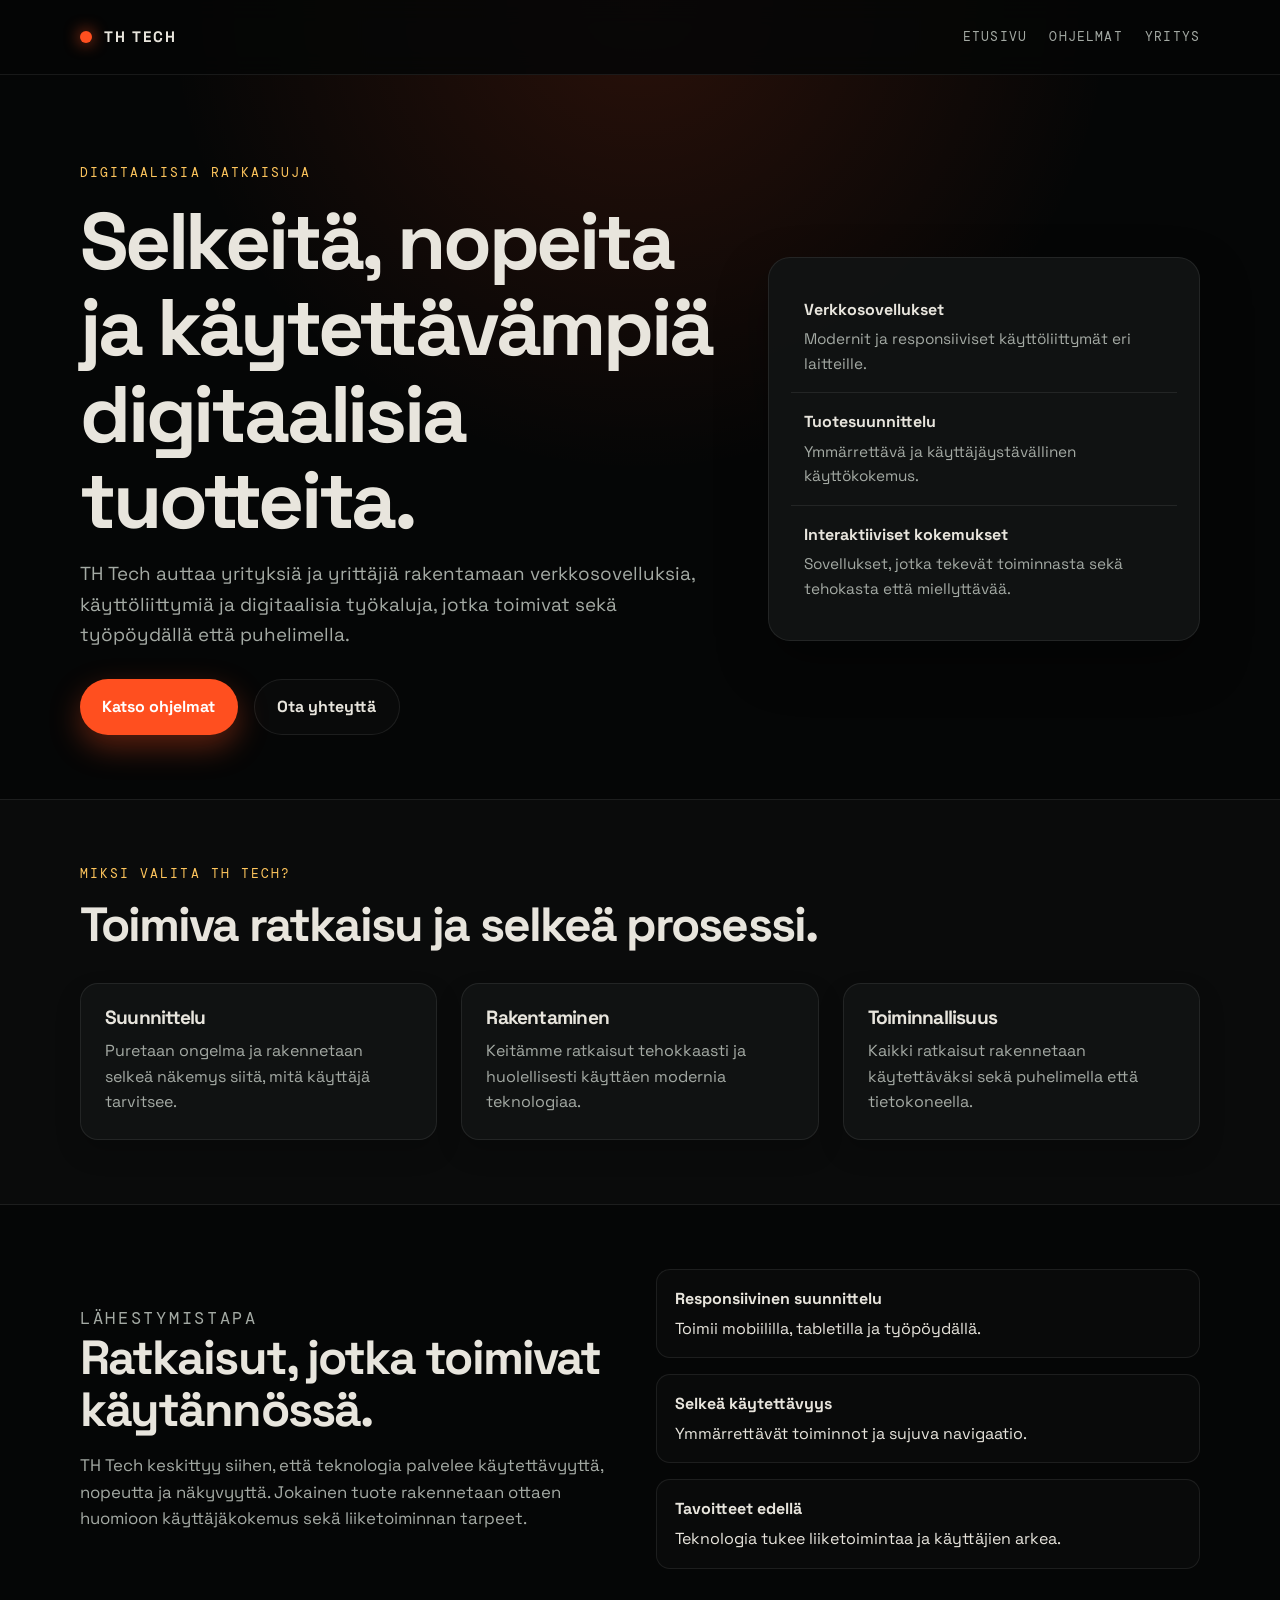
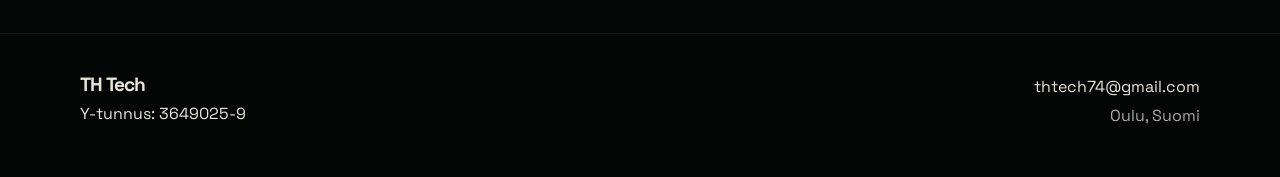
==== index.html @ 0a959526 "Update TH Tech landing page" ====
<!DOCTYPE html>
<html lang="fi">
<head>
  <meta charset="UTF-8" />
  <meta name="viewport" content="width=device-width, initial-scale=1.0" />
  <title>TH Tech | Ohjelmistokehitys</title>
  <style>
    @import url('https://fonts.googleapis.com/css2?family=DM+Mono:wght@400;500&family=Space+Grotesk:wght@400;500;600;700&display=swap');

    :root {
      --bg: #050606;
      --surface: #101212;
      --surface-2: #171b1b;
      --line: rgba(255, 255, 255, 0.08);
      --text: #e8e5dd;
      --muted: #a4aaa4;
      --ember: #ff4f1f;
      --ember-hot: #ffc65d;
      --shadow: 0 22px 50px rgba(0, 0, 0, 0.35);
    }

    * { box-sizing: border-box; }

    html {
      scroll-behavior: smooth;
    }

    body {
      margin: 0;
      background: radial-gradient(circle at top, rgba(255, 79, 31, 0.15), transparent 25%), var(--bg);
      color: var(--text);
      font-family: 'Space Grotesk', sans-serif;
      line-height: 1.6;
    }

    a {
      color: inherit;
    }

    .container {
      width: min(1120px, calc(100% - 2rem));
      margin: 0 auto;
    }

    .site-header {
      position: sticky;
      top: 0;
      z-index: 20;
      background: rgba(5, 6, 6, 0.88);
      backdrop-filter: blur(12px);
      border-bottom: 1px solid var(--line);
    }

    .nav {
      display: flex;
      align-items: center;
      justify-content: space-between;
      min-height: 74px;
      gap: 1rem;
    }

    .brand {
      text-decoration: none;
      display: inline-flex;
      align-items: center;
      gap: 12px;
      color: var(--text);
      font-weight: 700;
      letter-spacing: 0.12em;
      text-transform: uppercase;
      font-size: 0.95rem;
    }

    .brand::before {
      content: '';
      display: inline-block;
      width: 12px;
      height: 12px;
      background: var(--ember);
      border-radius: 50%;
      box-shadow: 0 0 16px rgba(255, 79, 31, 0.9);
    }

    .nav-links {
      display: flex;
      align-items: center;
      justify-content: flex-end;
      flex-wrap: wrap;
      gap: 1rem 1.4rem;
    }

    .nav-links a {
      color: var(--muted);
      text-decoration: none;
      font-family: 'DM Mono', monospace;
      font-size: 0.8rem;
      letter-spacing: 0.09em;
      text-transform: uppercase;
      transition: color 0.2s ease;
    }

    .nav-links a:hover {
      color: var(--ember-hot);
    }

    main {
      overflow: hidden;
    }

    .hero {
      padding: 5.5rem 0 4rem;
    }

    .hero-inner {
      display: grid;
      grid-template-columns: 1.2fr 0.8fr;
      gap: 2.5rem;
      align-items: center;
    }

    .eyebrow {
      margin: 0 0 0.9rem;
      color: var(--ember-hot);
      font-family: 'DM Mono', monospace;
      font-size: 0.8rem;
      letter-spacing: 0.16em;
      text-transform: uppercase;
    }

    h1, h2, h3 {
      margin: 0 0 1rem;
      line-height: 1.08;
      letter-spacing: -0.04em;
    }

    h1 {
      font-size: clamp(2.6rem, 7vw, 5rem);
      max-width: 700px;
    }

    h2 {
      font-size: clamp(2rem, 4vw, 3rem);
    }

    .lead {
      margin: 0;
      max-width: 620px;
      color: var(--muted);
      font-size: 1.18rem;
    }

    .cta-row {
      margin-top: 1.8rem;
      display: flex;
      flex-wrap: wrap;
      gap: 1rem;
    }

    .button {
      display: inline-flex;
      align-items: center;
      justify-content: center;
      padding: 0.9rem 1.4rem;
      border-radius: 999px;
      text-decoration: none;
      font-weight: 700;
      transition: transform 0.2s ease, box-shadow 0.2s ease;
    }

    .button:hover {
      transform: translateY(-1px);
    }

    .button.primary {
      background: var(--ember);
      color: #fff;
      box-shadow: 0 12px 30px rgba(255, 79, 31, 0.35);
    }

    .button.secondary {
      border: 1px solid var(--line);
      background: rgba(255, 255, 255, 0.02);
      color: var(--text);
    }

    .hero-card {
      background: rgba(18, 20, 20, 0.92);
      border: 1px solid var(--line);
      border-radius: 22px;
      padding: 1.4rem;
      box-shadow: var(--shadow);
    }

    .card-item {
      display: flex;
      flex-direction: column;
      gap: 0.3rem;
      padding: 1rem 0.8rem;
      border-bottom: 1px solid var(--line);
    }

    .card-item:last-child {
      border-bottom: none;
    }

    .card-item strong {
      color: var(--text);
      font-size: 1rem;
    }

    .card-item span {
      color: var(--muted);
      font-size: 0.96rem;
    }

    .section {
      padding: 4rem 0;
    }

    .muted {
      background: rgba(255, 255, 255, 0.02);
      border-top: 1px solid var(--line);
      border-bottom: 1px solid var(--line);
    }

    .section-heading {
      margin-bottom: 2rem;
    }

    .card-grid {
      display: grid;
      grid-template-columns: repeat(3, minmax(0, 1fr));
      gap: 1.5rem;
    }

    .info-card {
      background: var(--surface);
      border: 1px solid var(--line);
      border-radius: 18px;
      padding: 1.5rem;
      box-shadow: 0 12px 26px rgba(0, 0, 0, 0.18);
    }

    .info-card h3 {
      font-size: 1.2rem;
      margin-bottom: 0.6rem;
    }

    .info-card p {
      margin: 0;
      color: var(--muted);
    }

    .split {
      display: grid;
      grid-template-columns: 1fr 1fr;
      gap: 2rem;
      align-items: center;
    }

    .split p {
      margin: 0;
      color: var(--muted);
      font-size: 1.05rem;
    }

    .mini-list {
      display: grid;
      gap: 1rem;
    }

    .mini-item {
      border: 1px solid var(--line);
      border-radius: 14px;
      padding: 1rem 1.1rem;
      background: rgba(255, 255, 255, 0.02);
    }

    .mini-item strong {
      display: block;
      margin-bottom: 0.25rem;
    }

    .site-footer {
      padding: 2.5rem 0 3rem;
      border-top: 1px solid var(--line);
      background: rgba(0, 0, 0, 0.2);
    }

    .footer-inner {
      display: flex;
      justify-content: space-between;
      align-items: center;
      gap: 1rem;
      flex-wrap: wrap;
    }

    .footer-inner h3 {
      margin: 0 0 0.35rem;
      font-size: 1.2rem;
    }

    .contact-list {
      display: flex;
      flex-direction: column;
      gap: 0.25rem;
      text-align: right;
      color: var(--muted);
    }

    .contact-list a {
      color: var(--text);
      text-decoration: none;
    }

    @media (max-width: 760px) {
      .hero-inner,
      .split,
      .card-grid {
        grid-template-columns: 1fr;
      }

      .nav {
        flex-direction: column;
        justify-content: center;
        padding: 1rem 0;
      }

      .nav-links {
        justify-content: center;
      }

      .cta-row {
        flex-direction: column;
      }

      .button {
        width: 100%;
      }

      .contact-list {
        text-align: left;
      }
    }
  </style>
</head>
<body>

  <header class="site-header">
    <div class="container nav">
      <a href="./" class="brand">TH Tech</a>
      <nav class="nav-links" aria-label="Päävalikko">
        <a href="./">Etusivu</a>
        <a href="./ohjelmia/">Ohjelmat</a>
        <a href="./yritys/">Yritys</a>
      </nav>
    </div>
  </header>

  <main>
    <section class="hero">
      <div class="container hero-inner">
        <div class="hero-copy">
          <p class="eyebrow">Digitaalisia ratkaisuja</p>
          <h1>Selkeitä, nopeita ja käytettävämpiä digitaalisia tuotteita.</h1>
          <p class="lead">TH Tech auttaa yrityksiä ja yrittäjiä rakentamaan verkkosovelluksia, käyttöliittymiä ja digitaalisia työkaluja, jotka toimivat sekä työpöydällä että puhelimella.</p>
          <div class="cta-row">
            <a class="button primary" href="./ohjelmia/">Katso ohjelmat</a>
            <a class="button secondary" href="mailto:thtech74@gmail.com">Ota yhteyttä</a>
          </div>
        </div>

        <div class="hero-card" aria-label="TH Techin palvelut">
          <div class="card-item">
            <strong>Verkkosovellukset</strong>
            <span>Modernit ja responsiiviset käyttöliittymät eri laitteille.</span>
          </div>
          <div class="card-item">
            <strong>Tuotesuunnittelu</strong>
            <span>Ymmärrettävä ja käyttäjäystävällinen käyttökokemus.</span>
          </div>
          <div class="card-item">
            <strong>Interaktiiviset kokemukset</strong>
            <span>Sovellukset, jotka tekevät toiminnasta sekä tehokasta että miellyttävää.</span>
          </div>
        </div>
      </div>
    </section>

    <section class="section muted">
      <div class="container">
        <div class="section-heading">
          <p class="eyebrow">Miksi valita TH Tech?</p>
          <h2>Toimiva ratkaisu ja selkeä prosessi.</h2>
        </div>

        <div class="card-grid">
          <article class="info-card">
            <h3>Suunnittelu</h3>
            <p>Puretaan ongelma ja rakennetaan selkeä näkemys siitä, mitä käyttäjä tarvitsee.</p>
          </article>

          <article class="info-card">
            <h3>Rakentaminen</h3>
            <p>Keitämme ratkaisut tehokkaasti ja huolellisesti käyttäen modernia teknologiaa.</p>
          </article>

          <article class="info-card">
            <h3>Toiminnallisuus</h3>
            <p>Kaikki ratkaisut rakennetaan käytettäväksi sekä puhelimella että tietokoneella.</p>
          </article>
        </div>
      </div>
    </section>

    <section class="section">
      <div class="container split">
        <div>
          <p class="eyebrow">Lähestymistapa</p>
          <h2>Ratkaisut, jotka toimivat käytännössä.</h2>
          <p>TH Tech keskittyy siihen, että teknologia palvelee käytettävyyttä, nopeutta ja näkyvyyttä. Jokainen tuote rakennetaan ottaen huomioon käyttäjäkokemus sekä liiketoiminnan tarpeet.</p>
        </div>

        <div class="mini-list">
          <div class="mini-item">
            <strong>Responsiivinen suunnittelu</strong>
            <span>Toimii mobiililla, tabletilla ja työpöydällä.</span>
          </div>
          <div class="mini-item">
            <strong>Selkeä käytettävyys</strong>
            <span>Ymmärrettävät toiminnot ja sujuva navigaatio.</span>
          </div>
          <div class="mini-item">
            <strong>Tavoitteet edellä</strong>
            <span>Teknologia tukee liiketoimintaa ja käyttäjien arkea.</span>
          </div>
        </div>
      </div>
    </section>
  </main>

  <footer class="site-footer">
    <div class="container footer-inner">
      <div>
        <h3>TH Tech</h3>
        <span>Y-tunnus: 3649025-9</span>
      </div>
      <div class="contact-list">
        <a href="mailto:thtech74@gmail.com">thtech74@gmail.com</a>
        <span>Oulu, Suomi</span>
      </div>
    </div>
  </footer>

</body>
</html>
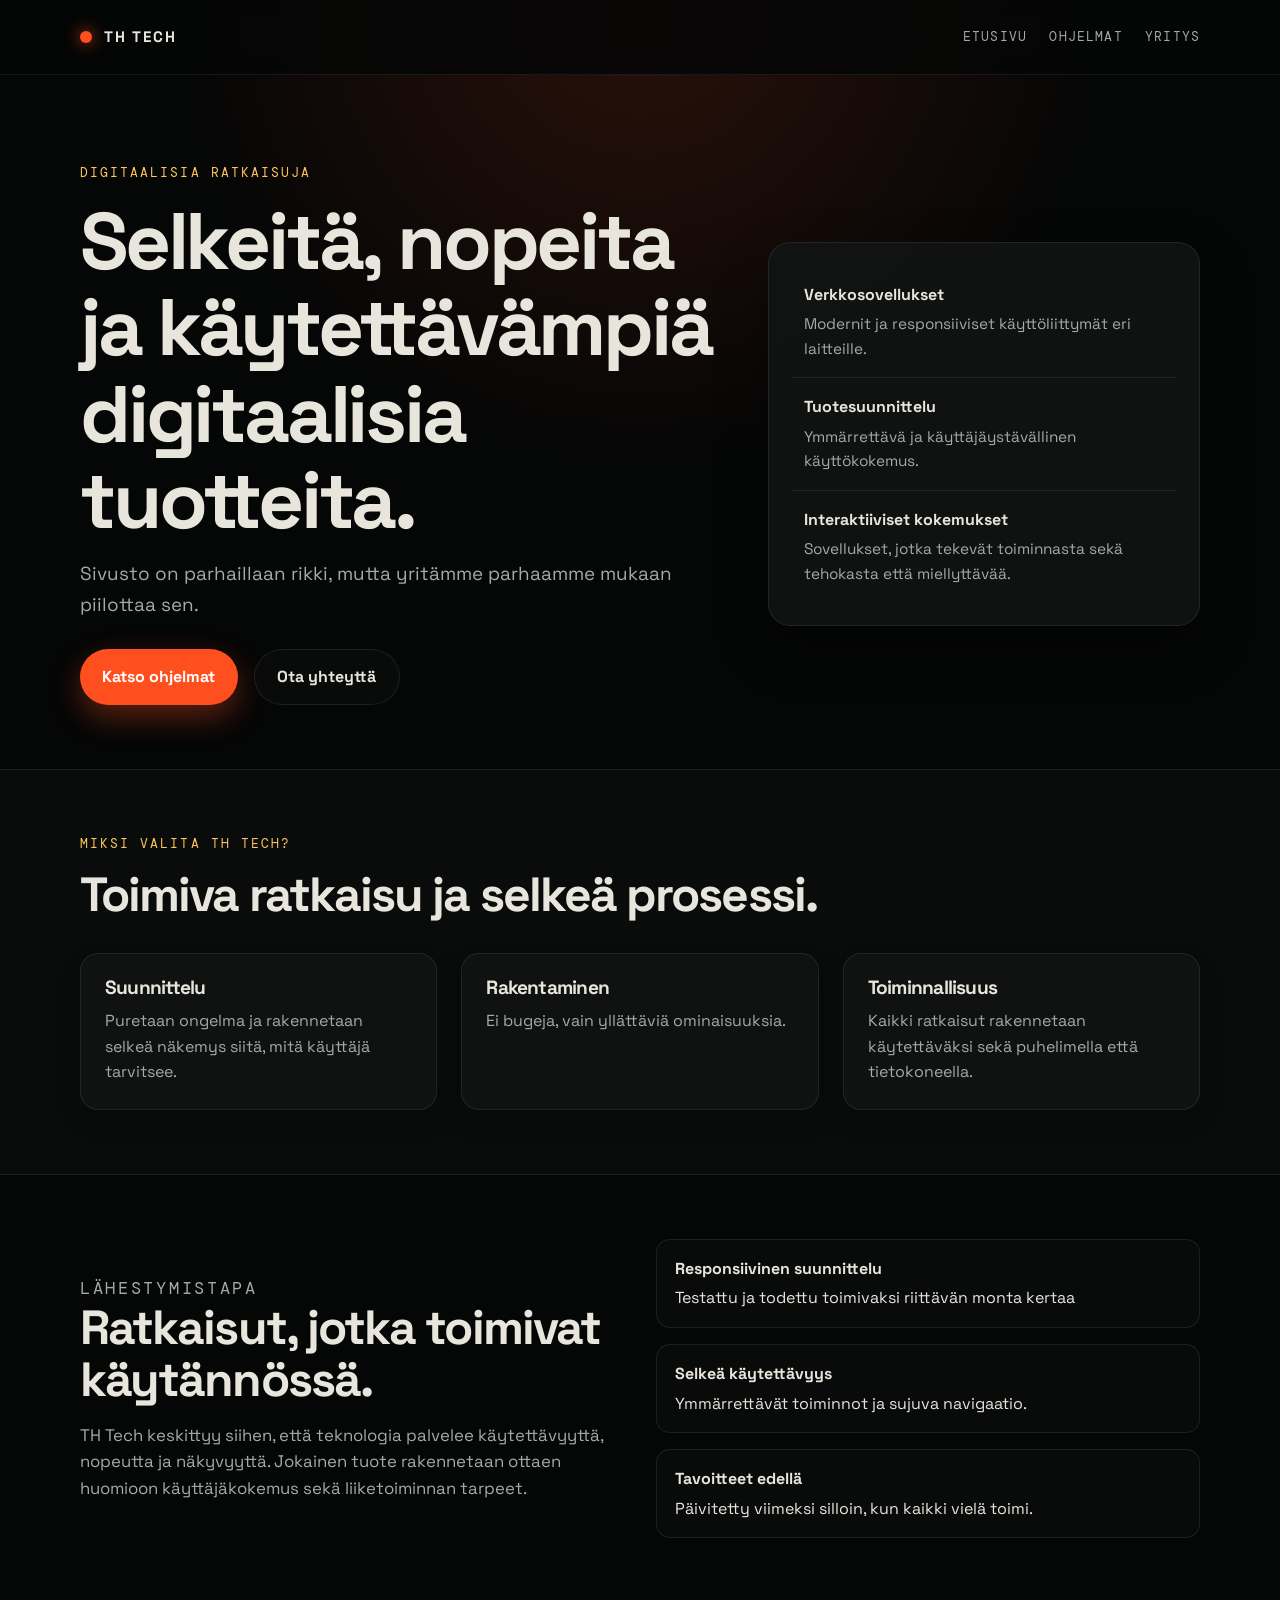
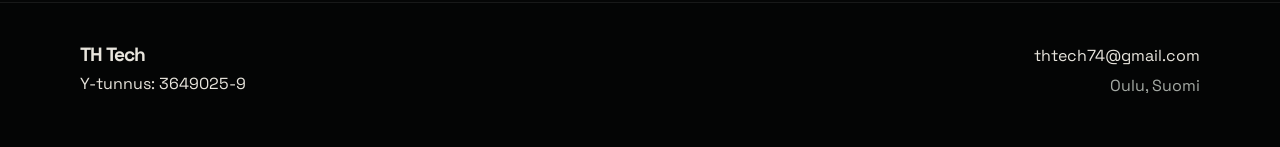
==== commit 5ec0870c: "Update TH Tech landing page" ====
--- a/index.html
+++ b/index.html
@@ -363,7 +363,7 @@
         <div class="hero-copy">
           <p class="eyebrow">Digitaalisia ratkaisuja</p>
           <h1>Selkeitä, nopeita ja käytettävämpiä digitaalisia tuotteita.</h1>
-          <p class="lead">TH Tech auttaa yrityksiä ja yrittäjiä rakentamaan verkkosovelluksia, käyttöliittymiä ja digitaalisia työkaluja, jotka toimivat sekä työpöydällä että puhelimella.</p>
+          <p class="lead">Sivusto on parhaillaan rikki, mutta yritämme parhaamme mukaan piilottaa sen.</p>
           <div class="cta-row">
             <a class="button primary" href="./ohjelmia/">Katso ohjelmat</a>
             <a class="button secondary" href="mailto:thtech74@gmail.com">Ota yhteyttä</a>
@@ -402,7 +402,7 @@
 
           <article class="info-card">
             <h3>Rakentaminen</h3>
-            <p>Keitämme ratkaisut tehokkaasti ja huolellisesti käyttäen modernia teknologiaa.</p>
+            <p>Ei bugeja, vain yllättäviä ominaisuuksia. </p>
           </article>
 
           <article class="info-card">
@@ -424,7 +424,7 @@
         <div class="mini-list">
           <div class="mini-item">
             <strong>Responsiivinen suunnittelu</strong>
-            <span>Toimii mobiililla, tabletilla ja työpöydällä.</span>
+            <span>Testattu ja todettu toimivaksi riittävän monta kertaa</span>
           </div>
           <div class="mini-item">
             <strong>Selkeä käytettävyys</strong>
@@ -432,7 +432,7 @@
           </div>
           <div class="mini-item">
             <strong>Tavoitteet edellä</strong>
-            <span>Teknologia tukee liiketoimintaa ja käyttäjien arkea.</span>
+            <span>Päivitetty viimeksi silloin, kun kaikki vielä toimi.</span>
           </div>
         </div>
       </div>
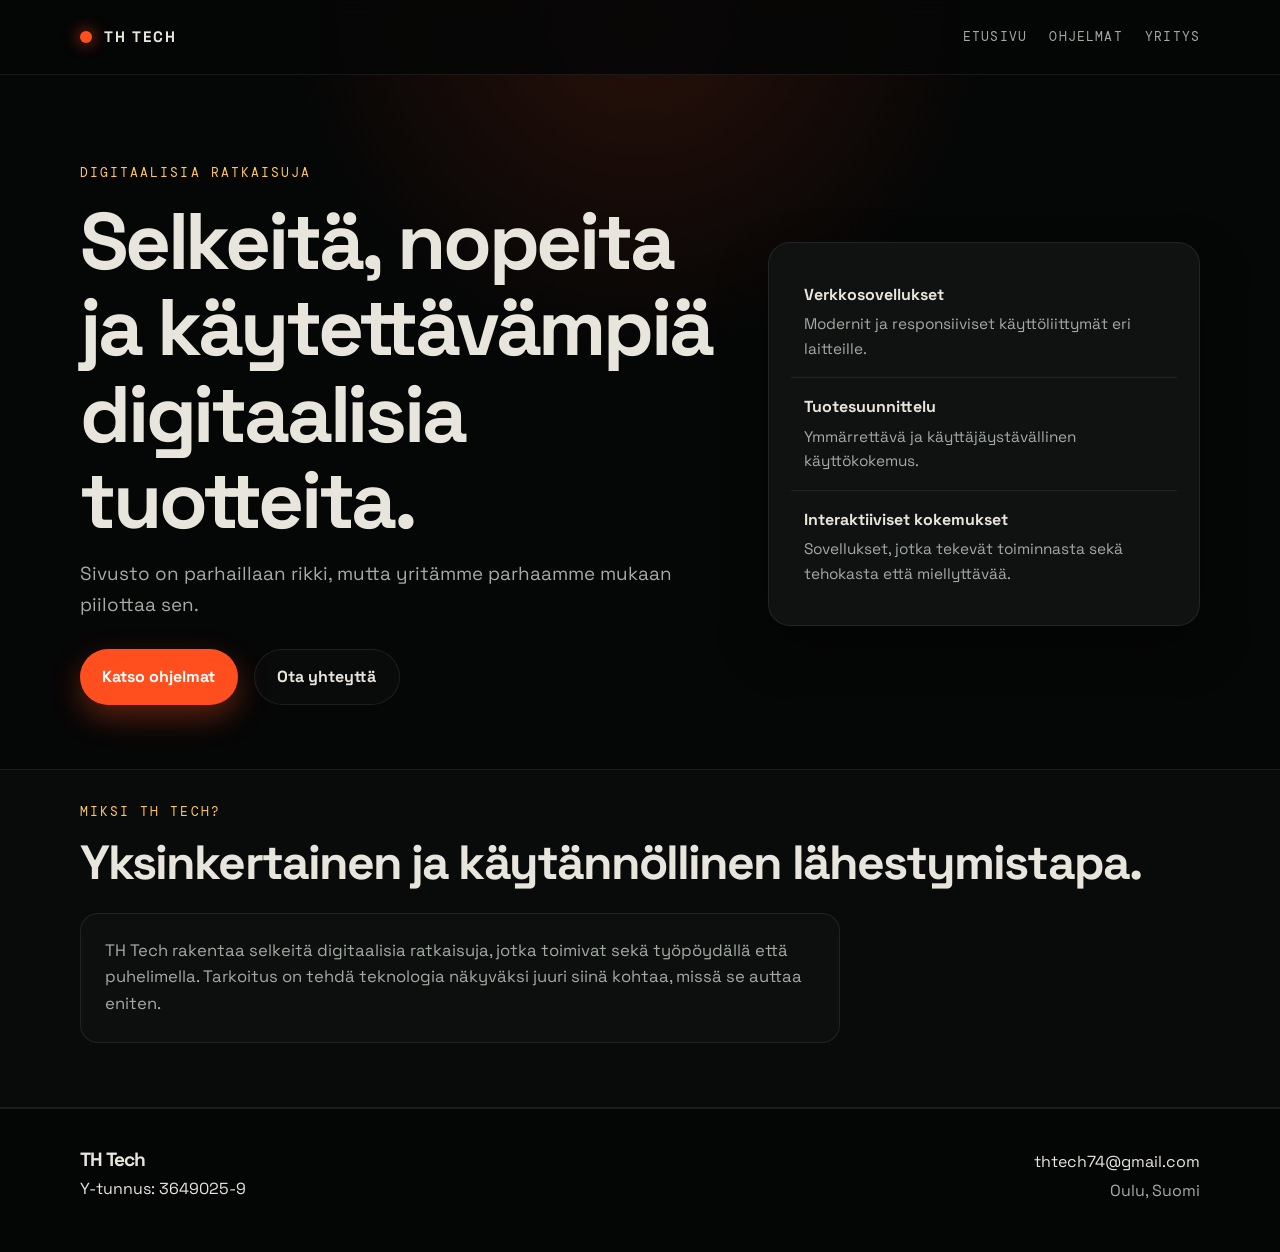
==== commit b6538d4d: "Update TH Tech landing page" ====
--- a/index.html
+++ b/index.html
@@ -214,71 +214,31 @@
     }
 
     .section {
-      padding: 4rem 0;
+      padding: 2rem 0 4rem;
     }
 
     .muted {
-      background: rgba(255, 255, 255, 0.02);
+      background: rgba(255, 255, 255, 0.015);
       border-top: 1px solid var(--line);
       border-bottom: 1px solid var(--line);
     }
 
     .section-heading {
-      margin-bottom: 2rem;
-    }
-
-    .card-grid {
-      display: grid;
-      grid-template-columns: repeat(3, minmax(0, 1fr));
-      gap: 1.5rem;
-    }
-
-    .info-card {
-      background: var(--surface);
+      margin-bottom: 1.5rem;
+    }
+
+    .simple-box {
+      max-width: 760px;
+      padding: 1.5rem;
+      background: rgba(255, 255, 255, 0.02);
       border: 1px solid var(--line);
       border-radius: 18px;
-      padding: 1.5rem;
-      box-shadow: 0 12px 26px rgba(0, 0, 0, 0.18);
-    }
-
-    .info-card h3 {
-      font-size: 1.2rem;
-      margin-bottom: 0.6rem;
-    }
-
-    .info-card p {
+    }
+
+    .simple-box p {
       margin: 0;
       color: var(--muted);
-    }
-
-    .split {
-      display: grid;
-      grid-template-columns: 1fr 1fr;
-      gap: 2rem;
-      align-items: center;
-    }
-
-    .split p {
-      margin: 0;
-      color: var(--muted);
-      font-size: 1.05rem;
-    }
-
-    .mini-list {
-      display: grid;
-      gap: 1rem;
-    }
-
-    .mini-item {
-      border: 1px solid var(--line);
-      border-radius: 14px;
-      padding: 1rem 1.1rem;
-      background: rgba(255, 255, 255, 0.02);
-    }
-
-    .mini-item strong {
-      display: block;
-      margin-bottom: 0.25rem;
+      font-size: 1.04rem;
     }
 
     .site-footer {
@@ -390,50 +350,12 @@
     <section class="section muted">
       <div class="container">
         <div class="section-heading">
-          <p class="eyebrow">Miksi valita TH Tech?</p>
-          <h2>Toimiva ratkaisu ja selkeä prosessi.</h2>
+          <p class="eyebrow">Miksi TH Tech?</p>
+          <h2>Yksinkertainen ja käytännöllinen lähestymistapa.</h2>
         </div>
 
-        <div class="card-grid">
-          <article class="info-card">
-            <h3>Suunnittelu</h3>
-            <p>Puretaan ongelma ja rakennetaan selkeä näkemys siitä, mitä käyttäjä tarvitsee.</p>
-          </article>
-
-          <article class="info-card">
-            <h3>Rakentaminen</h3>
-            <p>Ei bugeja, vain yllättäviä ominaisuuksia. </p>
-          </article>
-
-          <article class="info-card">
-            <h3>Toiminnallisuus</h3>
-            <p>Kaikki ratkaisut rakennetaan käytettäväksi sekä puhelimella että tietokoneella.</p>
-          </article>
-        </div>
-      </div>
-    </section>
-
-    <section class="section">
-      <div class="container split">
-        <div>
-          <p class="eyebrow">Lähestymistapa</p>
-          <h2>Ratkaisut, jotka toimivat käytännössä.</h2>
-          <p>TH Tech keskittyy siihen, että teknologia palvelee käytettävyyttä, nopeutta ja näkyvyyttä. Jokainen tuote rakennetaan ottaen huomioon käyttäjäkokemus sekä liiketoiminnan tarpeet.</p>
-        </div>
-
-        <div class="mini-list">
-          <div class="mini-item">
-            <strong>Responsiivinen suunnittelu</strong>
-            <span>Testattu ja todettu toimivaksi riittävän monta kertaa</span>
-          </div>
-          <div class="mini-item">
-            <strong>Selkeä käytettävyys</strong>
-            <span>Ymmärrettävät toiminnot ja sujuva navigaatio.</span>
-          </div>
-          <div class="mini-item">
-            <strong>Tavoitteet edellä</strong>
-            <span>Päivitetty viimeksi silloin, kun kaikki vielä toimi.</span>
-          </div>
+        <div class="simple-box">
+          <p>TH Tech rakentaa selkeitä digitaalisia ratkaisuja, jotka toimivat sekä työpöydällä että puhelimella. Tarkoitus on tehdä teknologia näkyväksi juuri siinä kohtaa, missä se auttaa eniten.</p>
         </div>
       </div>
     </section>
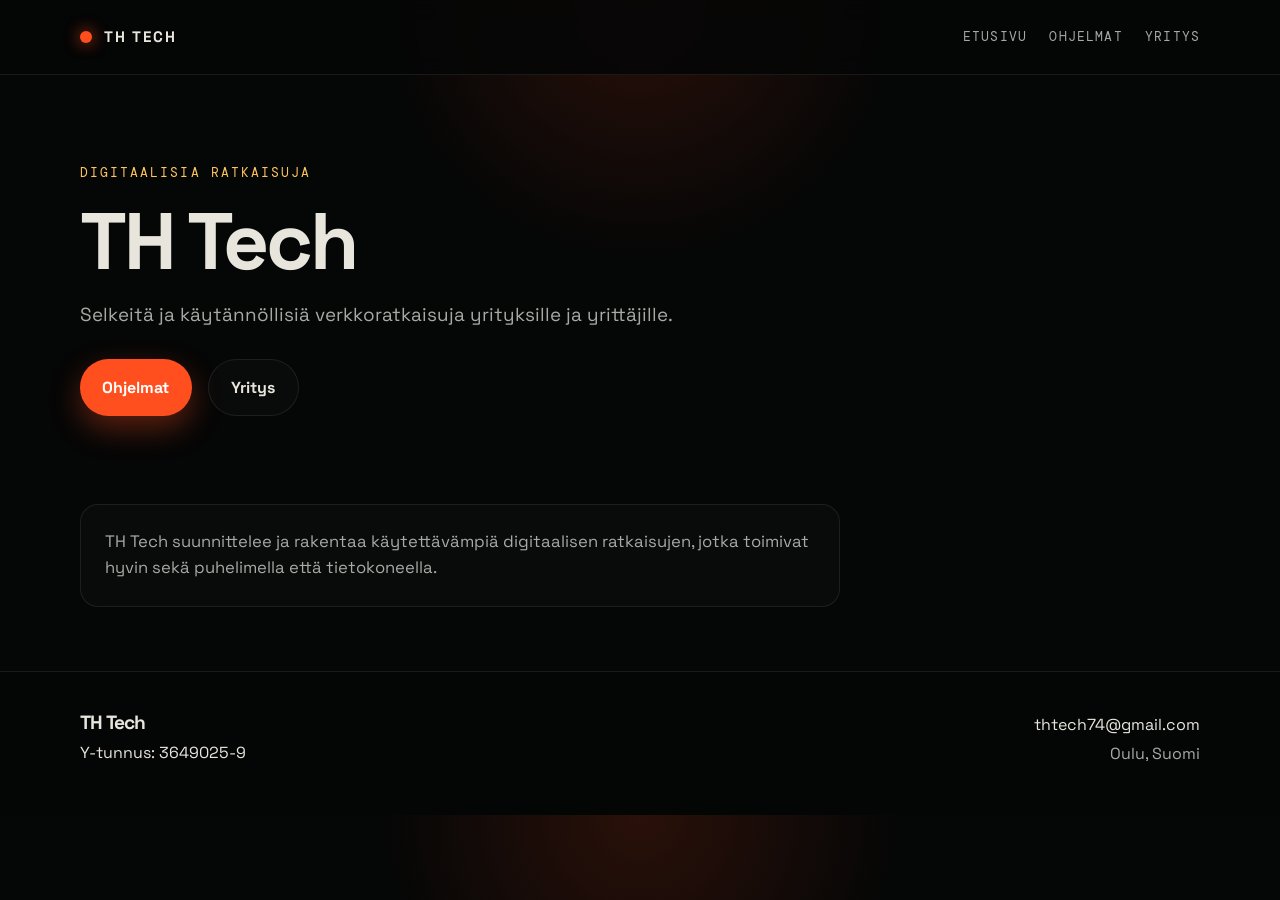
==== commit 7616a0db: "Update TH Tech landing page" ====
--- a/index.html
+++ b/index.html
@@ -183,48 +183,12 @@
       color: var(--text);
     }
 
-    .hero-card {
-      background: rgba(18, 20, 20, 0.92);
-      border: 1px solid var(--line);
-      border-radius: 22px;
-      padding: 1.4rem;
-      box-shadow: var(--shadow);
-    }
-
-    .card-item {
-      display: flex;
-      flex-direction: column;
-      gap: 0.3rem;
-      padding: 1rem 0.8rem;
-      border-bottom: 1px solid var(--line);
-    }
-
-    .card-item:last-child {
-      border-bottom: none;
-    }
-
-    .card-item strong {
-      color: var(--text);
-      font-size: 1rem;
-    }
-
-    .card-item span {
-      color: var(--muted);
-      font-size: 0.96rem;
+    .hero-copy {
+      max-width: 760px;
     }
 
     .section {
-      padding: 2rem 0 4rem;
-    }
-
-    .muted {
-      background: rgba(255, 255, 255, 0.015);
-      border-top: 1px solid var(--line);
-      border-bottom: 1px solid var(--line);
-    }
-
-    .section-heading {
-      margin-bottom: 1.5rem;
+      padding: 1.5rem 0 4rem;
     }
 
     .simple-box {
@@ -322,40 +286,20 @@
       <div class="container hero-inner">
         <div class="hero-copy">
           <p class="eyebrow">Digitaalisia ratkaisuja</p>
-          <h1>Selkeitä, nopeita ja käytettävämpiä digitaalisia tuotteita.</h1>
-          <p class="lead">Sivusto on parhaillaan rikki, mutta yritämme parhaamme mukaan piilottaa sen.</p>
+          <h1>TH Tech</h1>
+          <p class="lead">Selkeitä ja käytännöllisiä verkkoratkaisuja yrityksille ja yrittäjille.</p>
           <div class="cta-row">
-            <a class="button primary" href="./ohjelmia/">Katso ohjelmat</a>
-            <a class="button secondary" href="mailto:thtech74@gmail.com">Ota yhteyttä</a>
-          </div>
-        </div>
-
-        <div class="hero-card" aria-label="TH Techin palvelut">
-          <div class="card-item">
-            <strong>Verkkosovellukset</strong>
-            <span>Modernit ja responsiiviset käyttöliittymät eri laitteille.</span>
-          </div>
-          <div class="card-item">
-            <strong>Tuotesuunnittelu</strong>
-            <span>Ymmärrettävä ja käyttäjäystävällinen käyttökokemus.</span>
-          </div>
-          <div class="card-item">
-            <strong>Interaktiiviset kokemukset</strong>
-            <span>Sovellukset, jotka tekevät toiminnasta sekä tehokasta että miellyttävää.</span>
+            <a class="button primary" href="./ohjelmia/">Ohjelmat</a>
+            <a class="button secondary" href="./yritys/">Yritys</a>
           </div>
         </div>
       </div>
     </section>
 
-    <section class="section muted">
+    <section class="section">
       <div class="container">
-        <div class="section-heading">
-          <p class="eyebrow">Miksi TH Tech?</p>
-          <h2>Yksinkertainen ja käytännöllinen lähestymistapa.</h2>
-        </div>
-
         <div class="simple-box">
-          <p>TH Tech rakentaa selkeitä digitaalisia ratkaisuja, jotka toimivat sekä työpöydällä että puhelimella. Tarkoitus on tehdä teknologia näkyväksi juuri siinä kohtaa, missä se auttaa eniten.</p>
+          <p>TH Tech suunnittelee ja rakentaa käytettävämpiä digitaalisen ratkaisujen, jotka toimivat hyvin sekä puhelimella että tietokoneella.</p>
         </div>
       </div>
     </section>
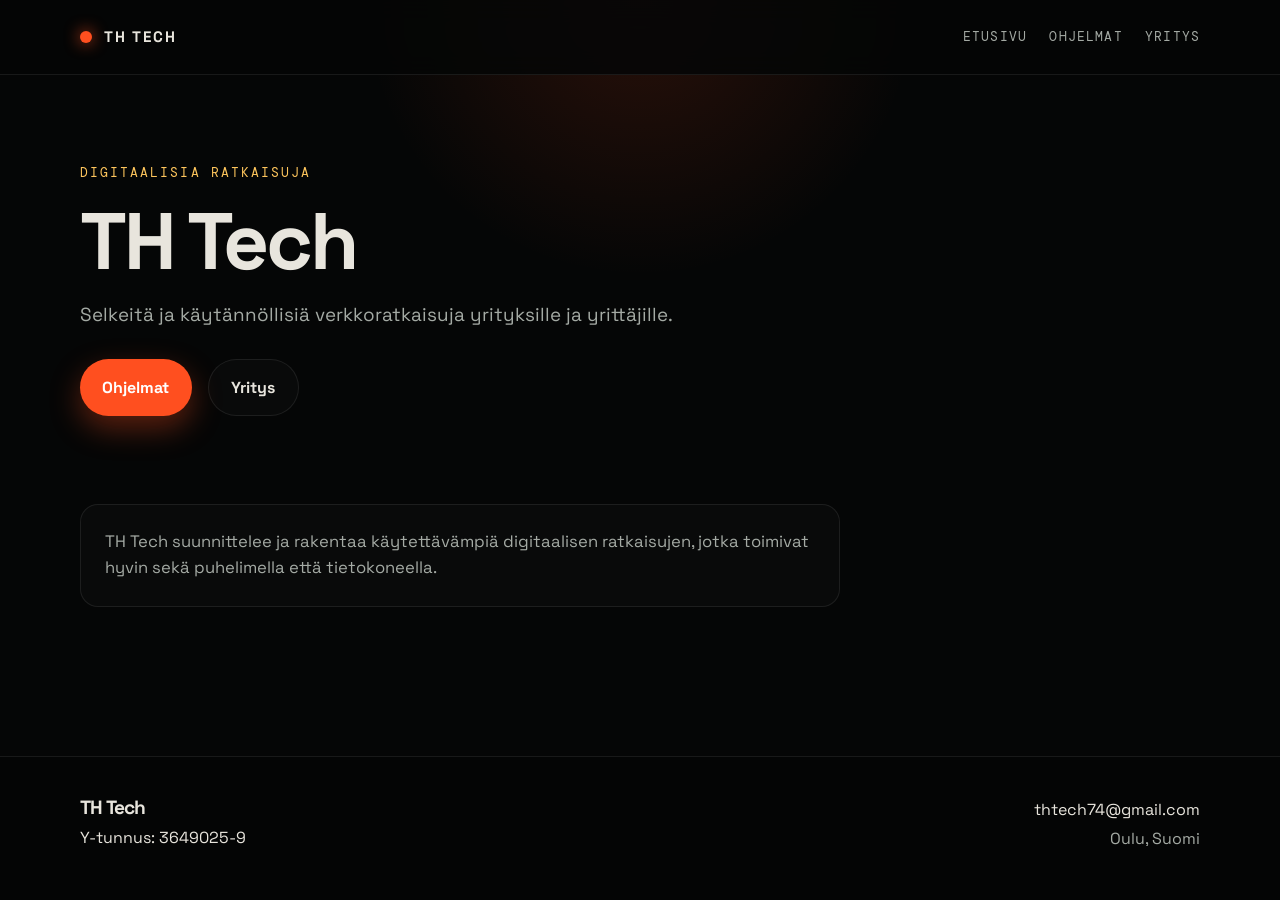
==== commit 769cea7c: "Update TH Tech landing page" ====
--- a/index.html
+++ b/index.html
@@ -25,12 +25,19 @@
       scroll-behavior: smooth;
     }
 
+    html, body {
+      min-height: 100%;
+      height: 100%;
+    }
+
     body {
       margin: 0;
       background: radial-gradient(circle at top, rgba(255, 79, 31, 0.15), transparent 25%), var(--bg);
       color: var(--text);
       font-family: 'Space Grotesk', sans-serif;
       line-height: 1.6;
+      display: flex;
+      flex-direction: column;
     }
 
     a {
@@ -104,6 +111,7 @@
     }
 
     main {
+      flex: 1;
       overflow: hidden;
     }
 
@@ -206,6 +214,7 @@
     }
 
     .site-footer {
+      margin-top: auto;
       padding: 2.5rem 0 3rem;
       border-top: 1px solid var(--line);
       background: rgba(0, 0, 0, 0.2);
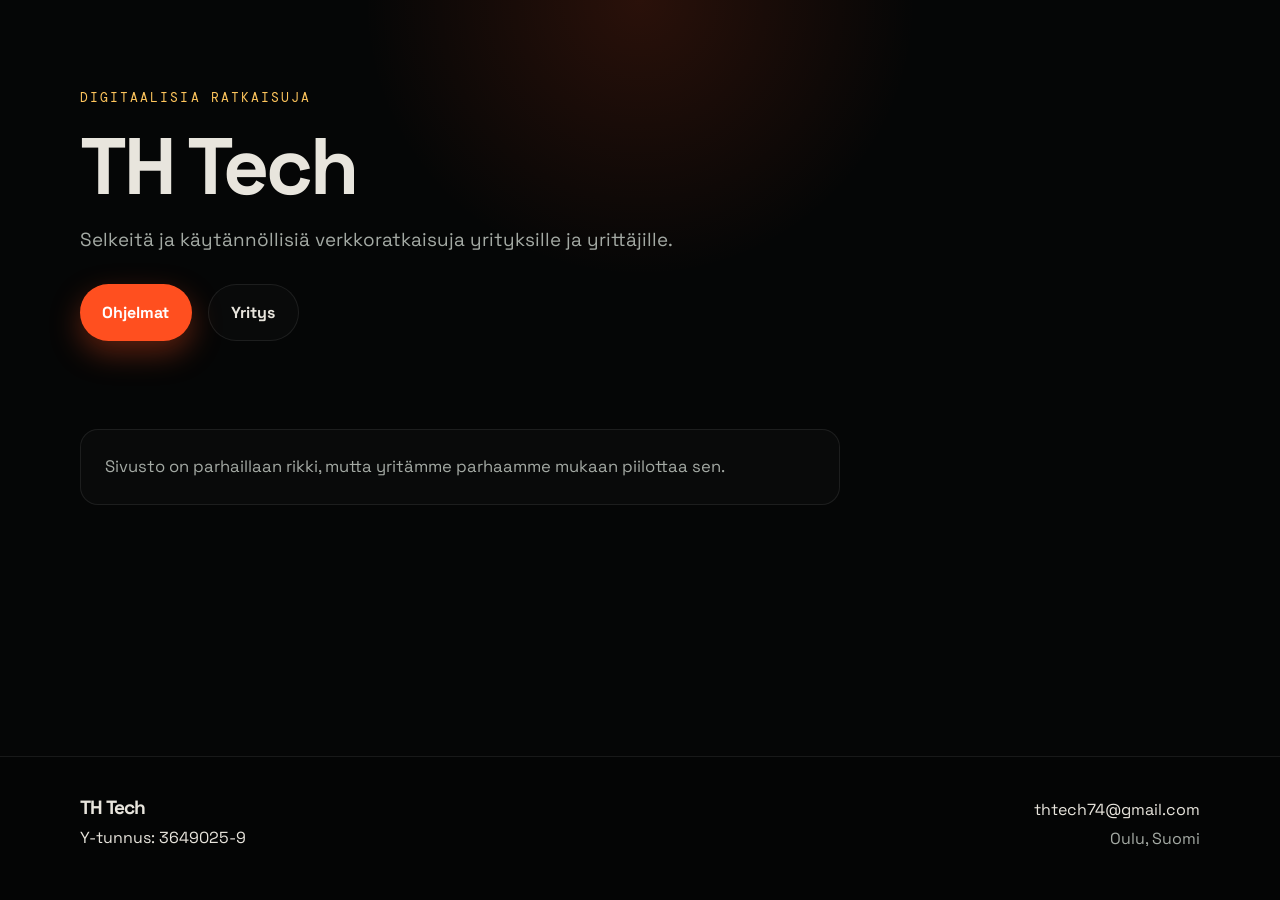
==== commit 76505a5c: "Update TH Tech landing page" ====
--- a/index.html
+++ b/index.html
@@ -256,11 +256,31 @@
       .nav {
         flex-direction: column;
         justify-content: center;
-        padding: 1rem 0;
+        align-items: center;
+        padding: 0.9rem 0 1rem;
+      }
+
+      .brand {
+        width: 100%;
+        justify-content: center;
+        font-size: 0.82rem;
       }
 
       .nav-links {
+        width: 100%;
         justify-content: center;
+        gap: 0.5rem;
+      }
+
+      .nav-links a {
+        display: inline-flex;
+        align-items: center;
+        justify-content: center;
+        padding: 0.45rem 0.7rem;
+        border: 1px solid var(--line);
+        border-radius: 999px;
+        background: rgba(255, 255, 255, 0.02);
+        font-size: 0.68rem;
       }
 
       .cta-row {
@@ -278,17 +298,6 @@
   </style>
 </head>
 <body>
-
-  <header class="site-header">
-    <div class="container nav">
-      <a href="./" class="brand">TH Tech</a>
-      <nav class="nav-links" aria-label="Päävalikko">
-        <a href="./">Etusivu</a>
-        <a href="./ohjelmia/">Ohjelmat</a>
-        <a href="./yritys/">Yritys</a>
-      </nav>
-    </div>
-  </header>
 
   <main>
     <section class="hero">
@@ -308,7 +317,7 @@
     <section class="section">
       <div class="container">
         <div class="simple-box">
-          <p>TH Tech suunnittelee ja rakentaa käytettävämpiä digitaalisen ratkaisujen, jotka toimivat hyvin sekä puhelimella että tietokoneella.</p>
+          <p>Sivusto on parhaillaan rikki, mutta yritämme parhaamme mukaan piilottaa sen.</p>
         </div>
       </div>
     </section>
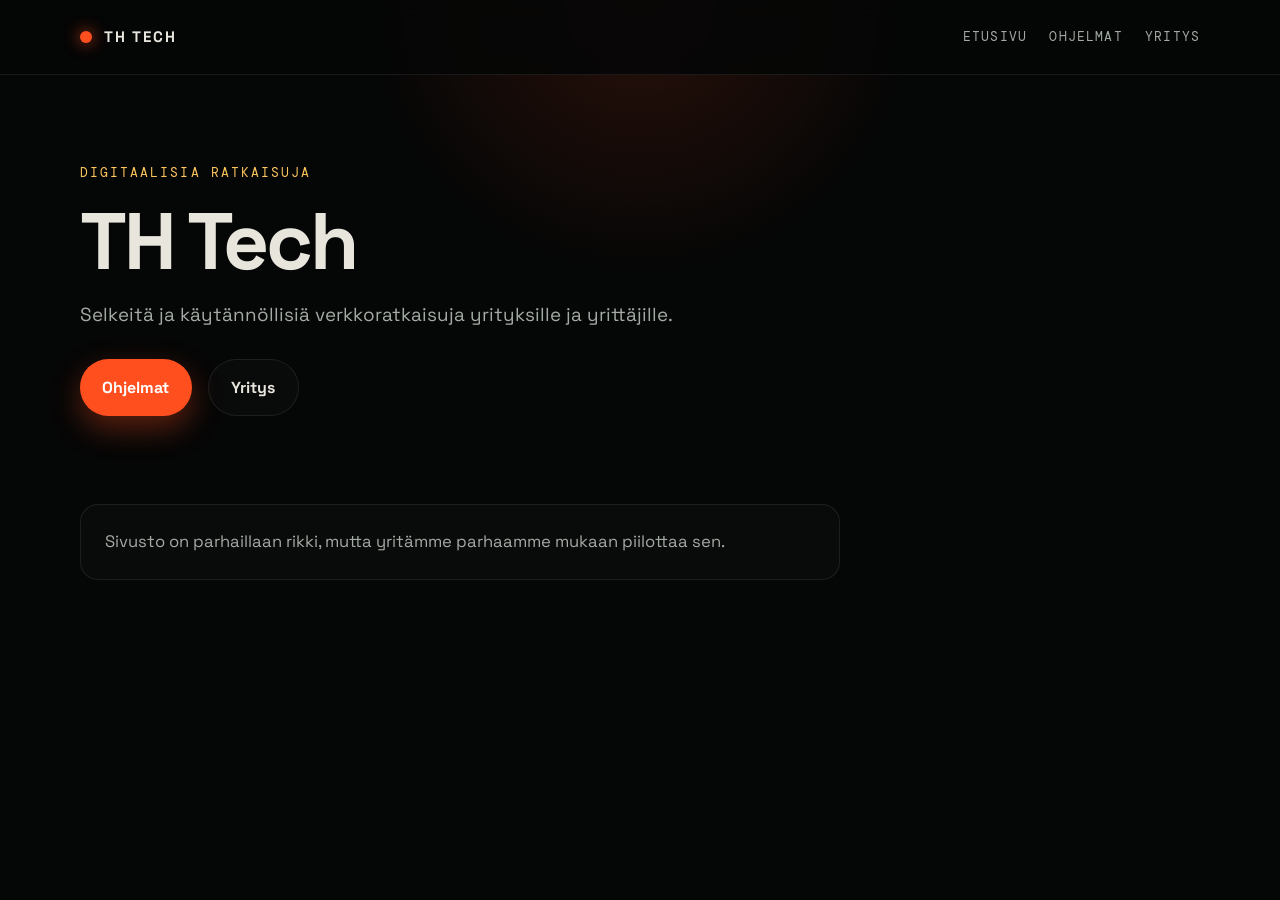
==== commit f32c2f1d: "Update TH Tech landing page" ====
--- a/index.html
+++ b/index.html
@@ -298,6 +298,17 @@
   </style>
 </head>
 <body>
+
+  <header class="site-header">
+    <div class="container nav">
+      <a href="./" class="brand">TH Tech</a>
+      <nav class="nav-links" aria-label="Päävalikko">
+        <a href="./">Etusivu</a>
+        <a href="./ohjelmia/">Ohjelmat</a>
+        <a href="./yritys/">Yritys</a>
+      </nav>
+    </div>
+  </header>
 
   <main>
     <section class="hero">
@@ -323,18 +334,5 @@
     </section>
   </main>
 
-  <footer class="site-footer">
-    <div class="container footer-inner">
-      <div>
-        <h3>TH Tech</h3>
-        <span>Y-tunnus: 3649025-9</span>
-      </div>
-      <div class="contact-list">
-        <a href="mailto:thtech74@gmail.com">thtech74@gmail.com</a>
-        <span>Oulu, Suomi</span>
-      </div>
-    </div>
-  </footer>
-
 </body>
 </html>
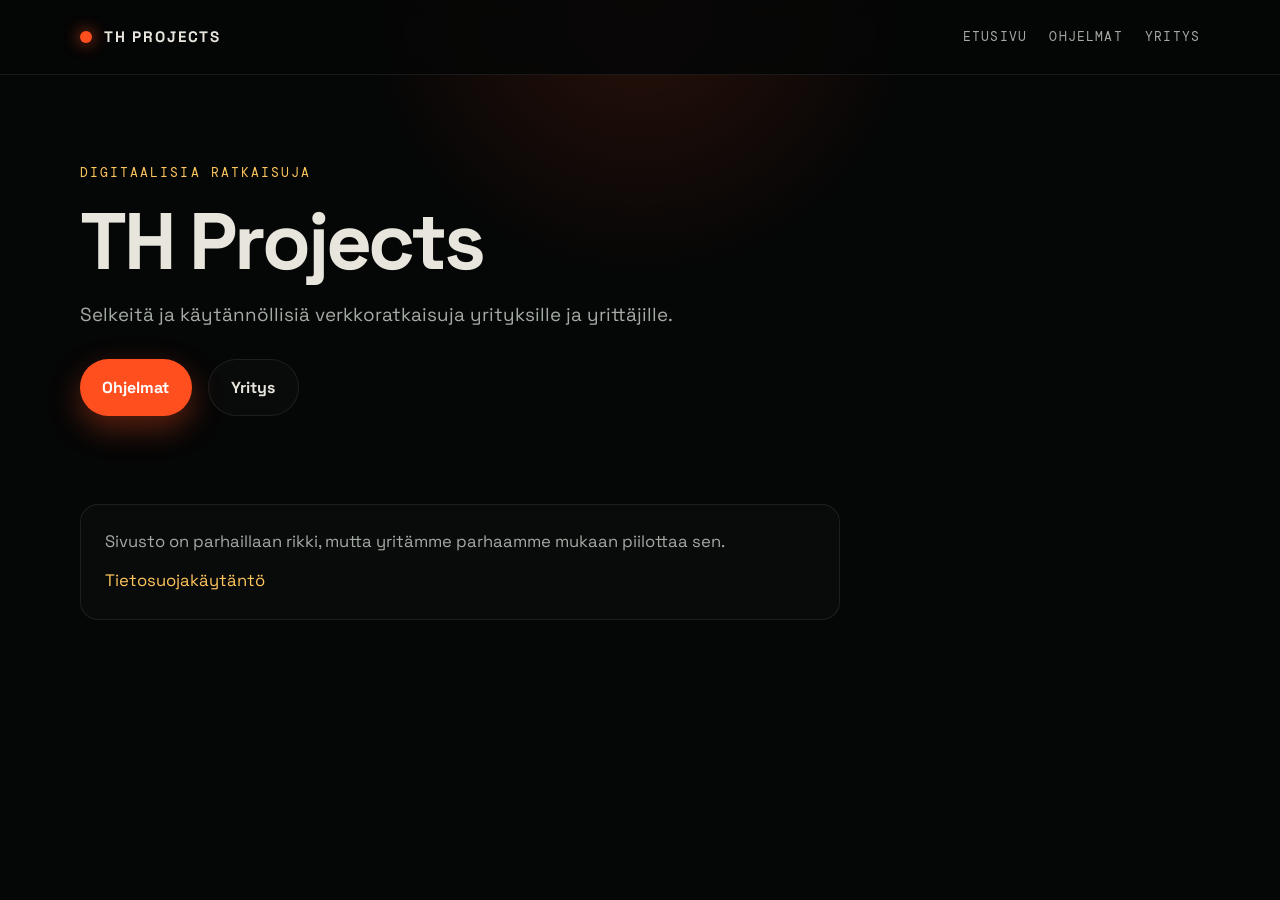
==== commit 7ea9a525: "Update branding and add privacy policy page" ====
--- a/index.html
+++ b/index.html
@@ -3,7 +3,7 @@
 <head>
   <meta charset="UTF-8" />
   <meta name="viewport" content="width=device-width, initial-scale=1.0" />
-  <title>TH Tech | Ohjelmistokehitys</title>
+  <title>TH Projects | Ohjelmistokehitys</title>
   <style>
     @import url('https://fonts.googleapis.com/css2?family=DM+Mono:wght@400;500&family=Space+Grotesk:wght@400;500;600;700&display=swap');
 
@@ -301,7 +301,7 @@
 
   <header class="site-header">
     <div class="container nav">
-      <a href="./" class="brand">TH Tech</a>
+      <a href="./" class="brand">TH Projects</a>
       <nav class="nav-links" aria-label="Päävalikko">
         <a href="./">Etusivu</a>
         <a href="./ohjelmia/">Ohjelmat</a>
@@ -315,7 +315,7 @@
       <div class="container hero-inner">
         <div class="hero-copy">
           <p class="eyebrow">Digitaalisia ratkaisuja</p>
-          <h1>TH Tech</h1>
+          <h1>TH Projects</h1>
           <p class="lead">Selkeitä ja käytännöllisiä verkkoratkaisuja yrityksille ja yrittäjille.</p>
           <div class="cta-row">
             <a class="button primary" href="./ohjelmia/">Ohjelmat</a>
@@ -329,6 +329,7 @@
       <div class="container">
         <div class="simple-box">
           <p>Sivusto on parhaillaan rikki, mutta yritämme parhaamme mukaan piilottaa sen.</p>
+          <p style="margin-top: 0.8rem;"><a href="./tietosuoja/" style="color: var(--ember-hot); text-decoration: none;">Tietosuojakäytäntö</a></p>
         </div>
       </div>
     </section>
